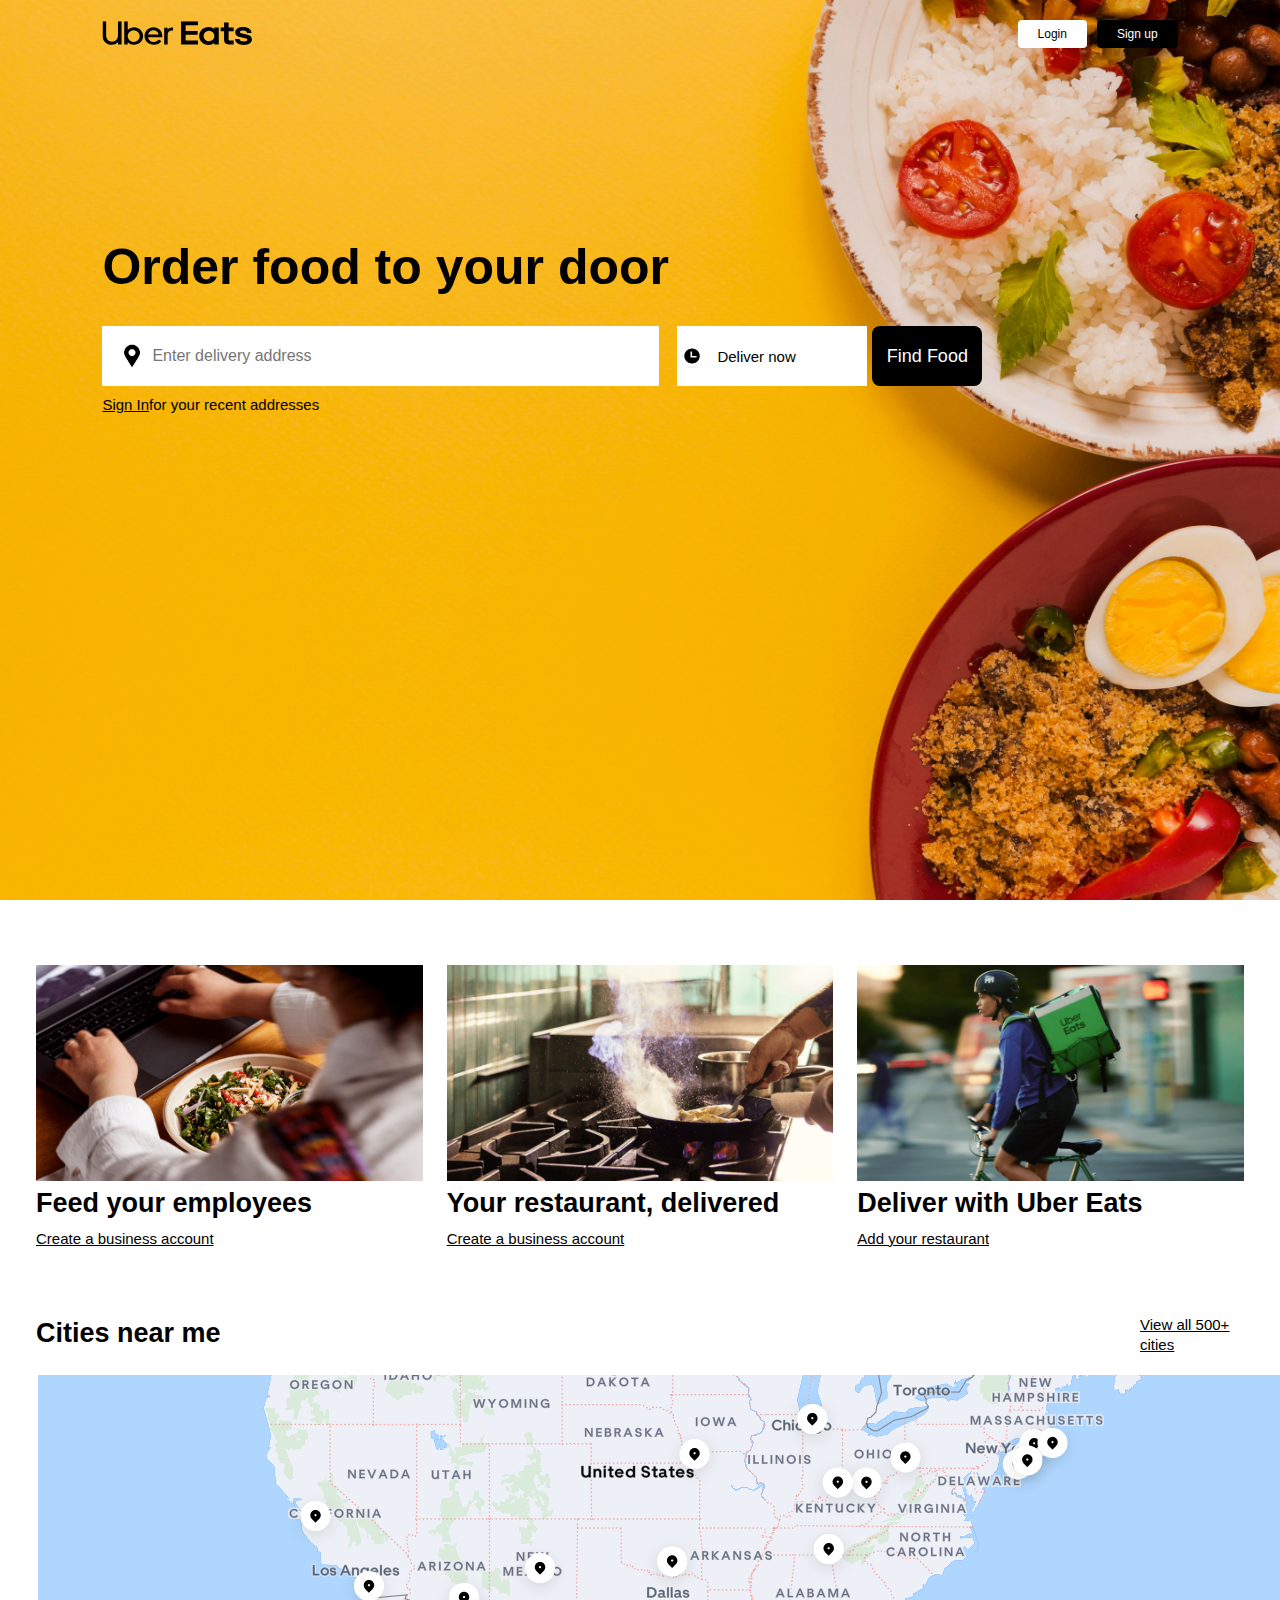
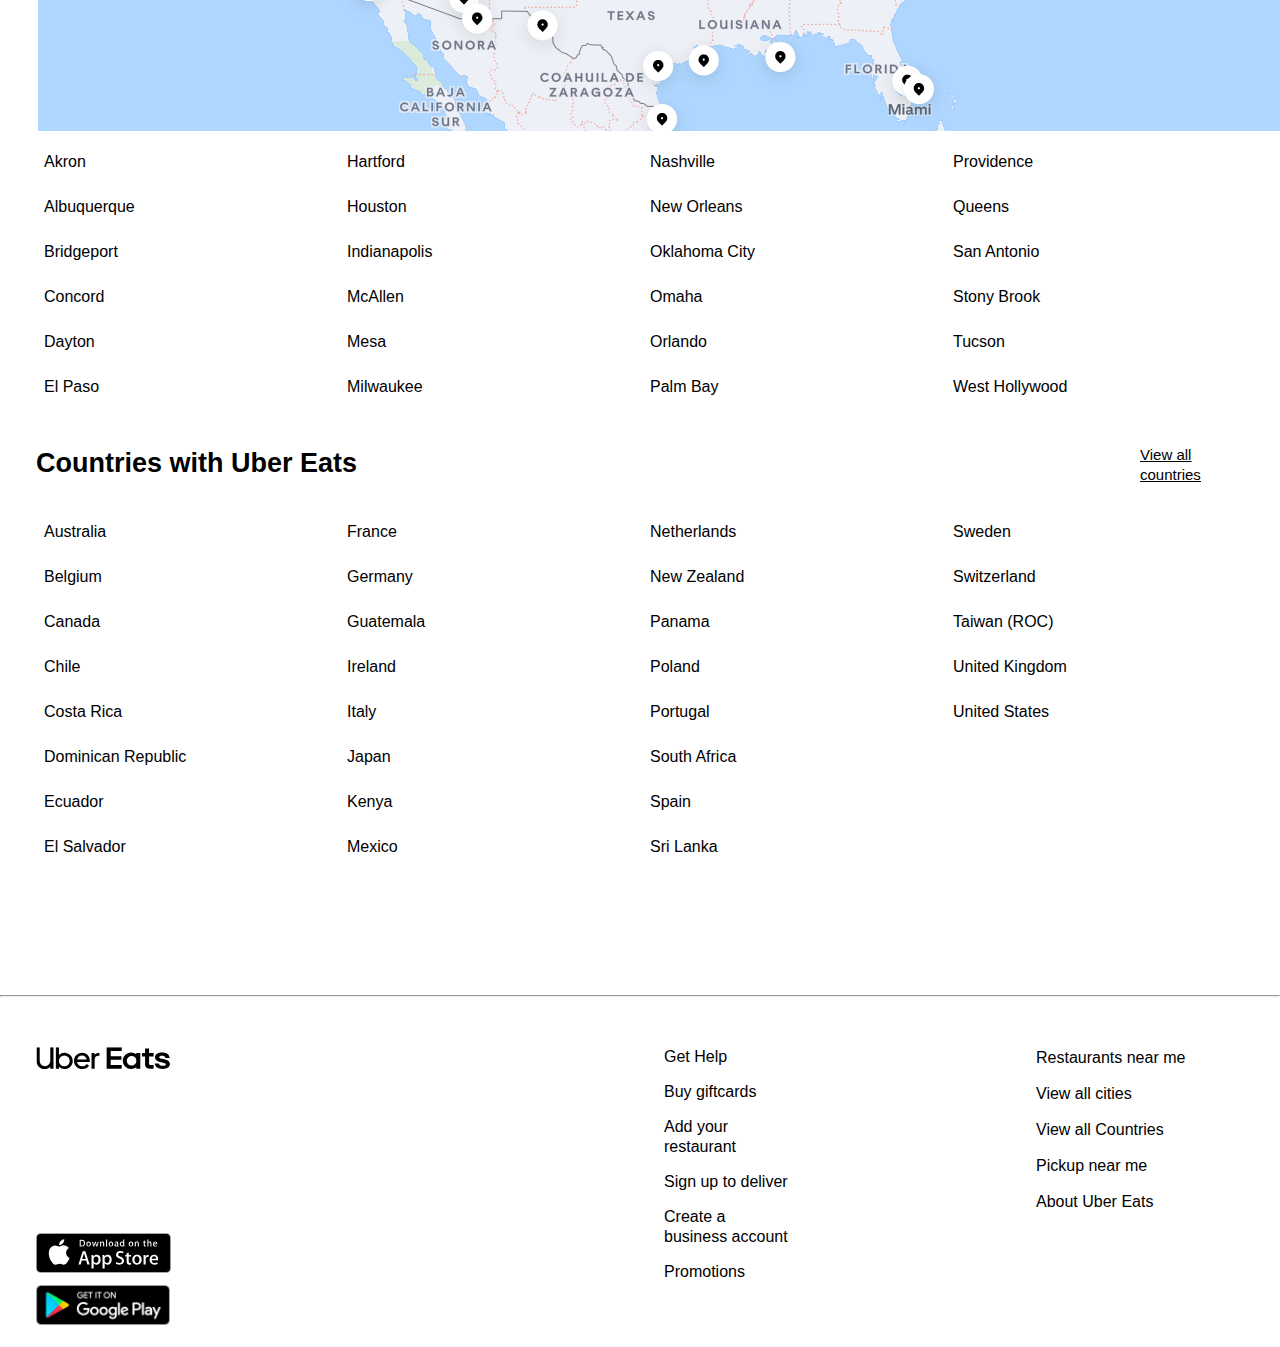
==== uber eats/index.html @ 36935e19 "first commit" ====
<!DOCTYPE html>
<html>
    <head>
        
        <title>Uber Eats</title>
        <link rel="stylesheet" href="style.css">
    </head>
    <body>
        <div class="header">
            <nav>
                <img src="images/logo.svg"  class="logo">
                <div style="float:right">
                   
                <button type="submit" class="log" style="background-color: white; color: black; float:r
                ;">Login</button>
                 <button type="submit" class="Sign" style="background-color:black; color: white;float:right ;">Sign up</button>
                </div>
                
            </nav>
            <div class="header-content">
                <h1>Order food to your door</h1>
            </div>
            <div>
            <form class="email-signup">
                <img class="location-image" src="images/icon 2.jpg">
                
                <input type="email" placeholder="Enter delivery address" class="email-box">
                <div class="time-image">
                    <img class="location-image" src="images/icon3.jpg">
                </div>
                    
                    <input type="delivery" placeholder="Deliver now" class="delivery-box">
                
                

                <button type="submit"><p class="find-food">Find Food</p></button>
                
            </form>

            </div>
            <div class="text-max">
                <p><u>Sign In</u>for your recent addresses</p>
            </div>
            
        </div>


            <div class="features">
                <div>
                
                    <div class="img">
                        <img src="images/feature1.png">
                    
                    <div class="text">
                        <h2><b>Feed your employees</b></h2>
                        <p class="text-col"><u>Create a business account</u></p>
                    </div>
                </div>
                    
                </div>

                <div>
                
                    <div class="img">
                        <img src="images/feature2.png">
                    
                    <div class="text">
                        <h2>Your restaurant, delivered</h2>

                        <p class="text-col"><u>Create a business account</u></p>
                    </div>
                </div>
                    
                </div>

                <div>
                
                    <div class="img">
                        <img src="images/feature3.png">
                    
                    <div class="text">
                        <h2><b>Deliver with Uber Eats</b></h2>
                        <p class="text-col"><u>Add your restaurant</u></p>
                    </div>
                </div>
                    
                </div>
            </div>
            
            <div class="subtitle">
                <div class="position">
                        <h2>Cities near me</h2>
                        
                </div>
                    <div class="position-max"></div>
                   
                        
                    <div class="position-col"><p><u>View all 500+ cities</u></p>
                        </div>
                    
                
                    
            </div>
            <div class="maps">
                <img src="images/Map.png">
            </div>
                    
        <div class="footer">
               
            <div class="col">
                <p>Akron</p>
                <p>Albuquerque</p>
                <p>Bridgeport</p>
                <p>Concord</p>
                <p>Dayton</p>
                <p>El Paso</p>           
                            
            </div>
            <div class="col">    
                <p>Hartford</p>
                <p>Houston</p>
                <p>Indianapolis</p>
                <p>McAllen</p>
                <p>Mesa</p>
                <p>Milwaukee</p>
                    

            </div>               
            <div class="col">
                <p>Nashville</p>
                
                <p>New Orleans</p>
                <p>Oklahoma City</p>
                <p>Omaha</p>
                <p>Orlando</p>
                <p>Palm Bay</p>
                
            </div>               
            <div class="col">
                <p>Providence</p>
                <p>Queens</p>
                <p>San Antonio</p>
                <p>Stony Brook</p>
                <p>Tucson</p>
                <p>West Hollywood</p>
            </div>                  
        </div> 
            
        <div class="countries">
            <div class="position">
                <h2>Countries with Uber Eats</h2>
                        
            </div>
            <div class="position-max"></div>
            <div class="position-col"><p><u>View all countries</u></p>
            </div>
        </div>

        <div class="country-list">
               
            <div class="list">
                <p>Australia</p>
                <p>Belgium</p>
                <p>Canada</p>
                <p>Chile</p>
                <p>Costa Rica</p>
                <p>Dominican Republic</p> 
                <p>Ecuador</p>    
                <p>El Salvador</p>              
                            
            </div>
            <div class="list">    
                <p>France</p>
                <p>Germany</p>
                <p>Guatemala</p>
                <p>Ireland</p>
                <p>Italy</p>
                <p>Japan</p>
                <p>Kenya</p>
                <p>Mexico</p>
                    

            </div>               
            <div class="list">
                <p>Netherlands</p>
                <p>New Zealand</p>
                <p>Panama</p>
                <p>Poland</p>
                <p>Portugal</p>
                <p>South Africa</p>
                <p>Spain</p>
                <p>Sri Lanka</p>
                
            </div>               
            <div class="list">
                <p>Sweden</p>
                <p>Switzerland</p>
                <p>Taiwan (ROC)</p>
                <p>United Kingdom</p>
                <p>United States</p>
               
            </div>                  
        </div> 
        <hr>
        <div class="details">
            <div class="info">
                <img src="images/logo.svg">
                <div class="app">
                    <img src="images/apple logo.svg">
                    <img class="size" src="images/google play.png">
                    

                </div>

            </div>
            <div class="info-col">
                <p>Get Help</p>
                <p>Buy giftcards</p>
                <p>Add your restaurant</p>
                <p>Sign up to deliver</p>
                <p>Create a business account</p>
                <p>Promotions</p>

            </div>
            <div class="info-row">
                <p>Restaurants near me</p>
                <p>View all cities</p>
                <p>View all Countries</p>
                <p>Pickup near me</p>
                <p>About Uber Eats</p>
                
                

            </div>


        </div>
    </body>           
 </html>
---- uber eats/style.css ----
*{
    margin:0;
    padding:0;
    font-family: UberMove, sans-serif;
    box-sizing: border-box;
}
body{
    
    color: #fff;
    padding:0;
    height: 2000px;

    
}
.header{
    width: 100%;
    height: 100vh;
    background-image: url(images/Background.jpg);
    background-size:cover;
    background-position:center;
    padding : 10px 8%;
    position:relative;
    margin-right:10px
    "
    
}
.sign{
    background:black;
    color: black;
    font-family: UberMoveText, sans-serif;
}
.log{
    background-color:white;
    color:black;
    font-family: UberMoveText, sans-serif;
}
.email-signup{
    
    border-radius: 4px;
    display: flex;
    align-items: center;
    margin-top: 30px;
    column-gap: 5px;
    font-size: 15px;
    position: relative;
    color: black;
      

}
.location-image{
    position: absolute;
    height: 30px;
    margin-left: 15px;
  
   
}
.time-image{
    
    height: 30px;
    margin-right: 8px;
   
}
.email-box{
    height: 60px;
    border: none;
    padding-left: 50px;
    padding-right: 300px;
    font-family: UberMoveText, sans-serif;
    font-size: 16px;
}
.delivery-box{
    height: 60px;
    border: none;
    font-family: UberMoveText, sans-serif;
    font-size: 16px;
    font: inherit;
    padding-left: 40px;
    font-weight: 500;
    width: 190px;
}
.delivery-box::placeholder{
    color: black;
}
.email-signup button{
    height: 60px;
    border: none;
    width: 110px;
    color: white;
    background-color: black;
    border-radius: 8px;
    
}
.find-food{
    font-size: 18px;
}
.header-content{
    font-weight: 500;
    color: black;
    margin-top: 180px;
    font-size: 25px;
}
.text-max{
    color: black;
    font-size: 15px;
    margin-top: 10px;
    
}
.btn{
    text-decoration: none;
    color:beige;
    padding:30px;
    border-radius: 27px;
    margin 0 10px;
}

.login{
    background-color: white;
    color: black;
    display:flex;
    flex-direction: row;
    padding: 18px;
}

.logo{
    width:150px;
    cursor: pointer;
}
nav{
    display:flex;
    align-items:center;
    justify-content:space-between;
    padding: 10px 0;
    cursor: pointer;
}
nav button{
    border:0;
    outline:0;
    background:white;
    color:black;
    padding: 7px 20px;
    font-size: 12px;
    border-radius: 4px;
    margin-left: 10px;
    cursor: pointer;
}
.features{
    display: grid;
    grid-template-columns: 1fr 1fr 1fr;
    column-gap: 24px;
    height: 330px;
    margin-top: 65px;
    margin-left: 36px;
    margin-right: 36px;

}
.img{

height: 450px;
width: 100%;

}
.img img{
    width: 100%;
}
.text{
    line-height: 36px;
    font-size: 18px;
    font-family: UberMove,sans-serif;
    
    color: black;

}
.text-col{
    font-size: 15px;
}

.subtitle{
    display: grid;
    grid-template-columns: 1fr 1fr 2fr;
    font-family: UberMoveText, sans-serif;
    
    height: 20px;
    margin-top: 20px;
    margin-left: 36px;
    margin-right: 36px;

}
.position{
    line-height: 36px;
    font-size: 18px;
    font-family: UberMove,sans-serif;
   
    color: black;

}
.position-col{
    text-decoration: underline;
    line-height: 20px;
    font-size: 15px;
    font-weight: 500;
    margin-left: 500px;
    color: black;
}
.maps{
    width: 100%;
  
    margin-top: 30px;
    background-size:cover;
    background-position:center;
    padding : 10px 3%;
    position:relative;

}
.footer{
    display: grid;
    grid-template-columns: 2fr 2fr 2fr 2fr;
    column-gap: 20px;
    height: 20px;
    margin-left: 36px;
    margin-right: 36px;
    color: black;
    padding : 8px;
    margin-bottom: 280px;
    
}
.col p{
    margin-bottom: 27px;
    
}    
.countries{
    display: grid;
    grid-template-columns: 2fr 1fr 3fr;
    font-family: UberMoveText, sans-serif;
    
    height: 30px;
    margin-top: 50px;
    margin-left: 36px;
    margin-right: 36px;

}
.pos{
    line-height: 36px;
    font-size: 18px;
    font-family: UberMove,sans-serif;
   
    color: black;

}
.pos-col{
    text-decoration: underline;
    line-height: 20px;
    font-size: 15px;
    font-weight: 500;
    margin-left: 500px;
    color: black;
}
.country-list{
    display: grid;
    grid-template-columns: 2fr 2fr 2fr 2fr;
    column-gap: 20px;
    height: 20px;
    margin-left: 36px;
    margin-right: 36px;
    color: black;
    padding: 8px;
    margin-top: 40px;
    margin-bottom: 460px;
    
}
.list p{
    margin-bottom: 27px;
    
}    
.details{
    display: grid;
    grid-template-columns: 3fr 2fr 3fr;
    font-family: UberMoveText, sans-serif;
    margin-top: 50px;
    margin-left: 36px;
    margin-right: 36px;
    height: 300px;

}
.info{
    line-height: 36px;
    font-size: 18px;
    font-family: UberMove,sans-serif;
   
    color: black;
    margin-right: 180px;
    
    padding-bottom: 10px;
    height: 300px;



}
.info-col{
    
    line-height: 20px;
    font-size: 16px;
    font-weight: 500;
    margin-left: 175px;
    color: black;
    height: 300px;

    
}
.info-row{
    
    line-height: 21px;
    font-size: 16px;
    font-weight: 500;
    margin-left: 245px;
    color: black;
    height: 300px;

}
.details p{
    margin-bottom: 15px;
}
.app{
   
    font-weight: 500;
    color: black;
    margin-top: 150px;
    
}
.size{
    height:40px;


}
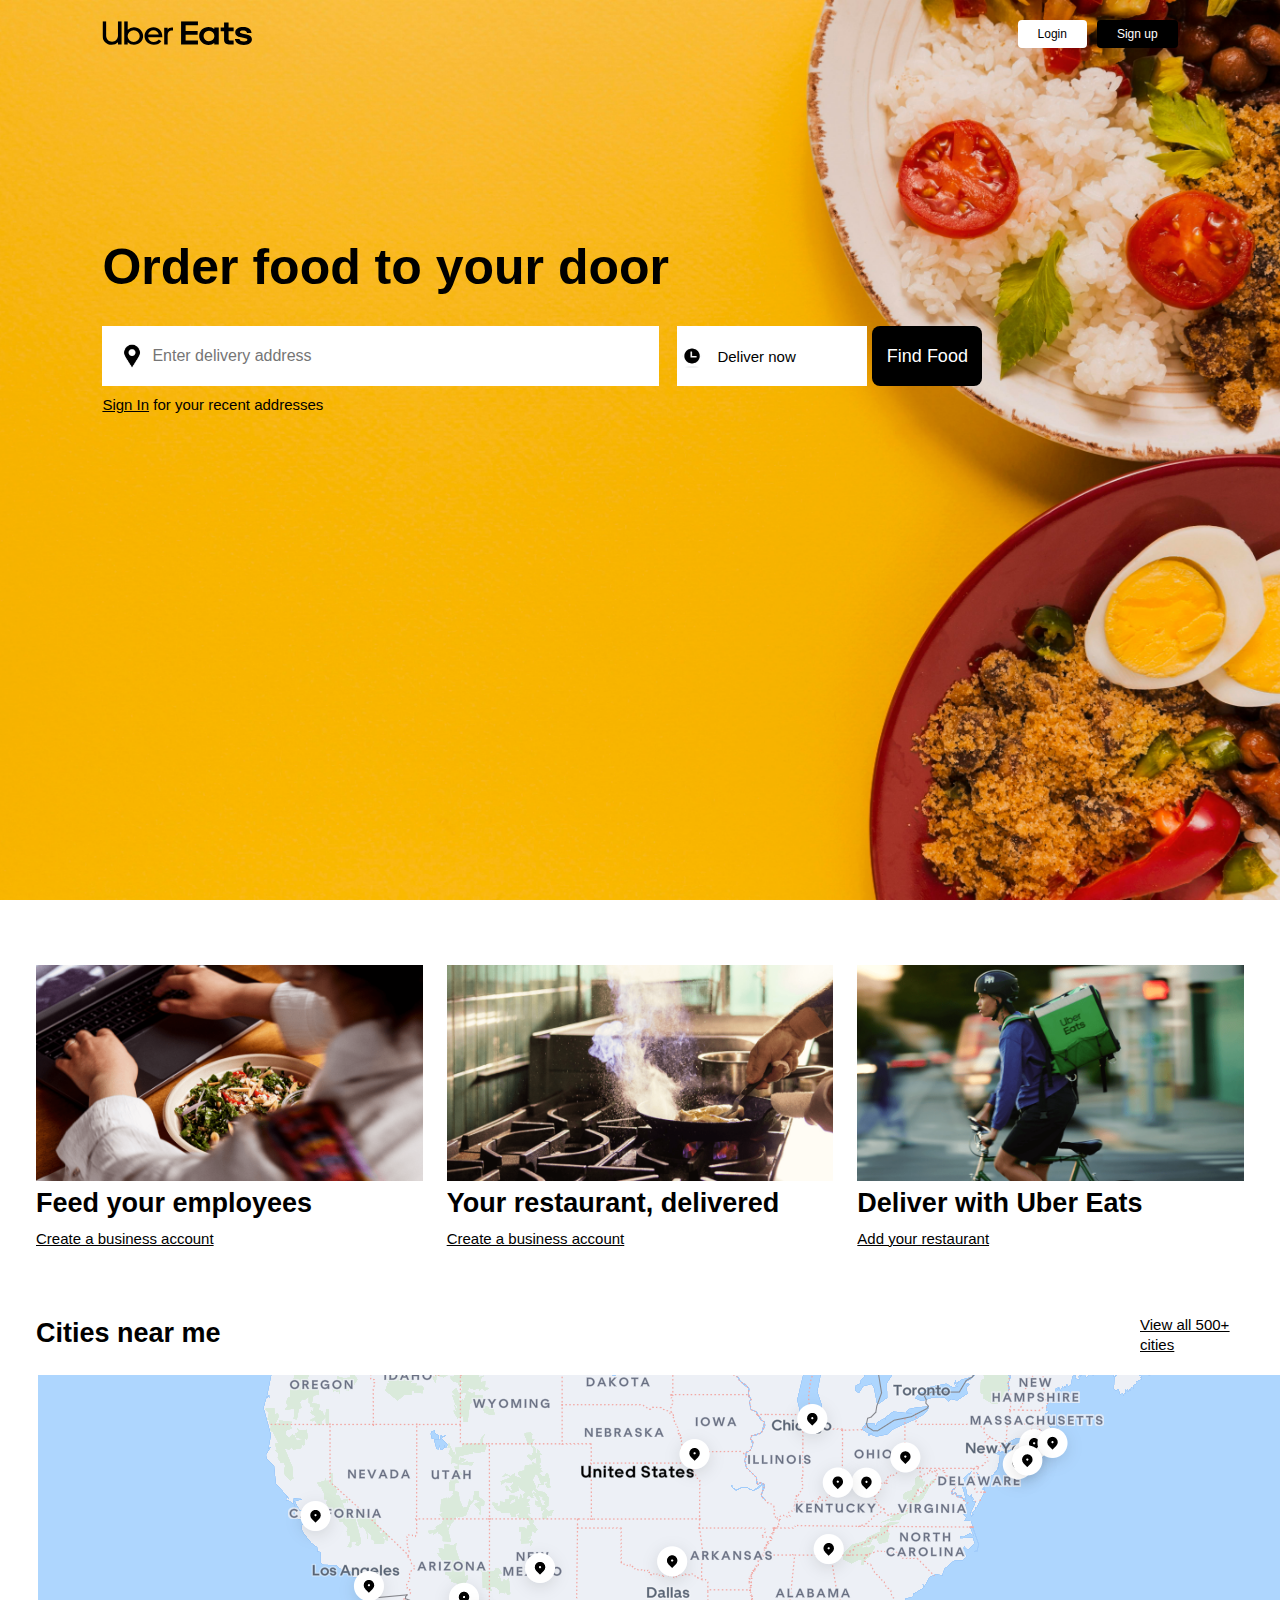
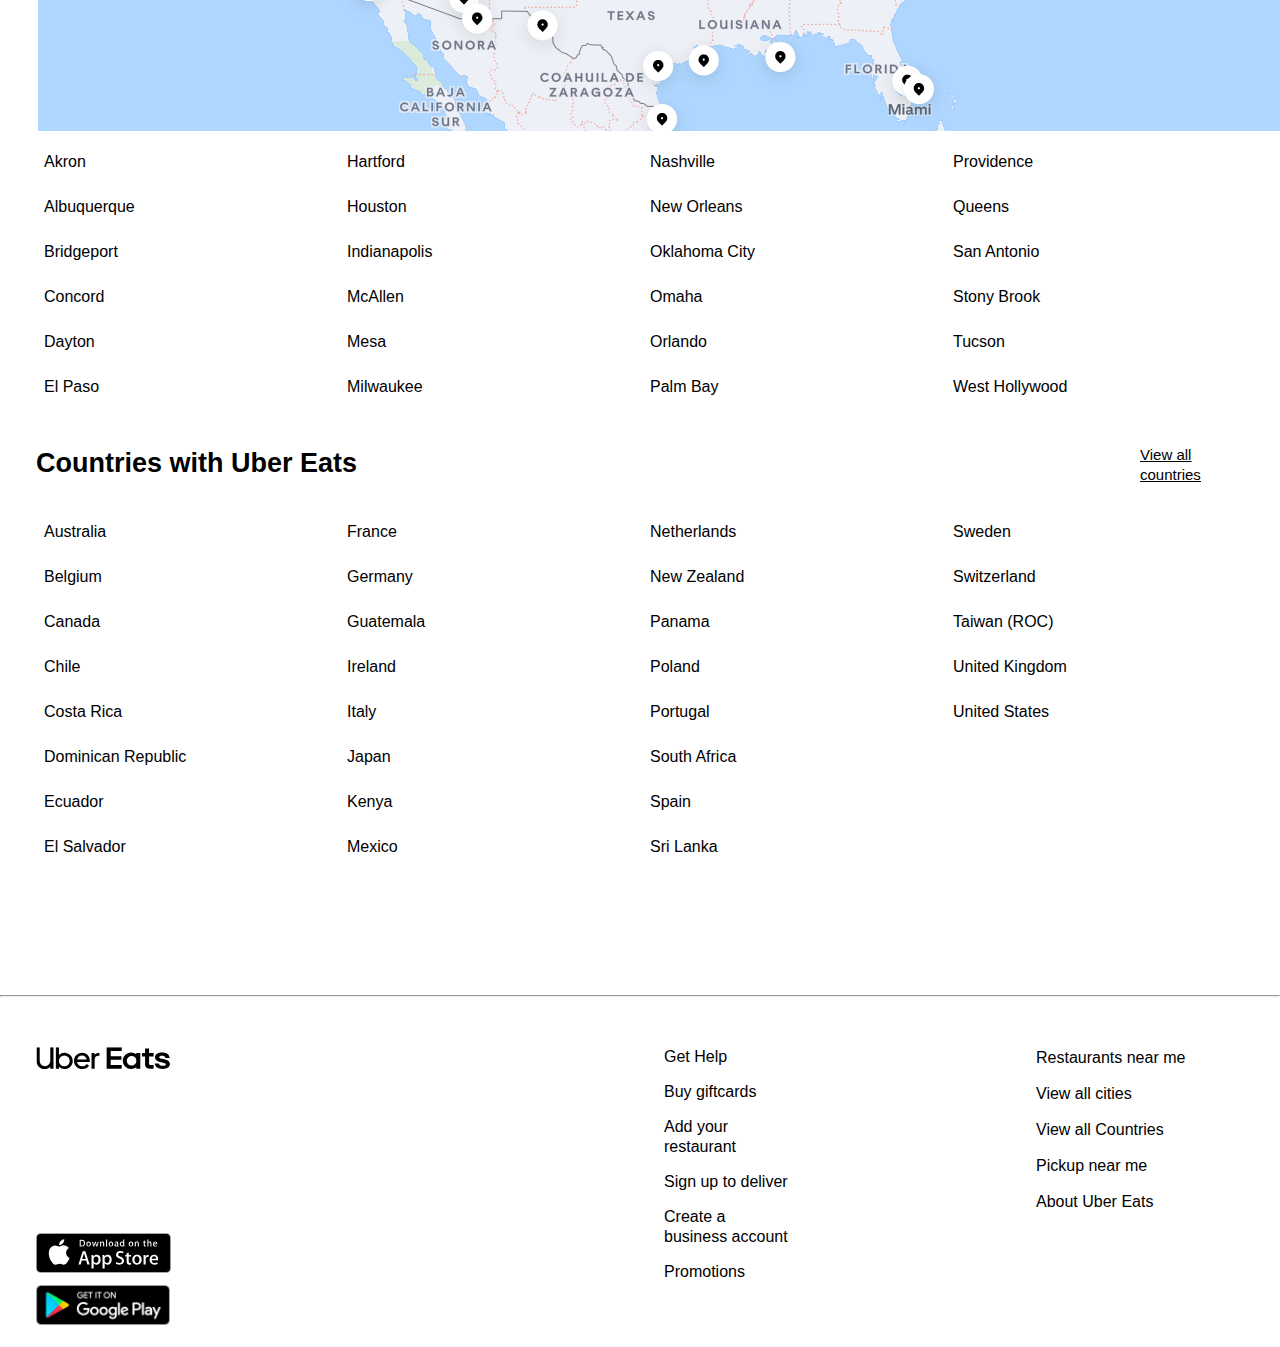
==== commit f3c0469a: "first commit" ====
--- a/uber eats/index.html
+++ b/uber eats/index.html
@@ -39,7 +39,7 @@
 
             </div>
             <div class="text-max">
-                <p><u>Sign In</u>for your recent addresses</p>
+                <p><u>Sign In</u> for your recent addresses</p>
             </div>
             
         </div>
